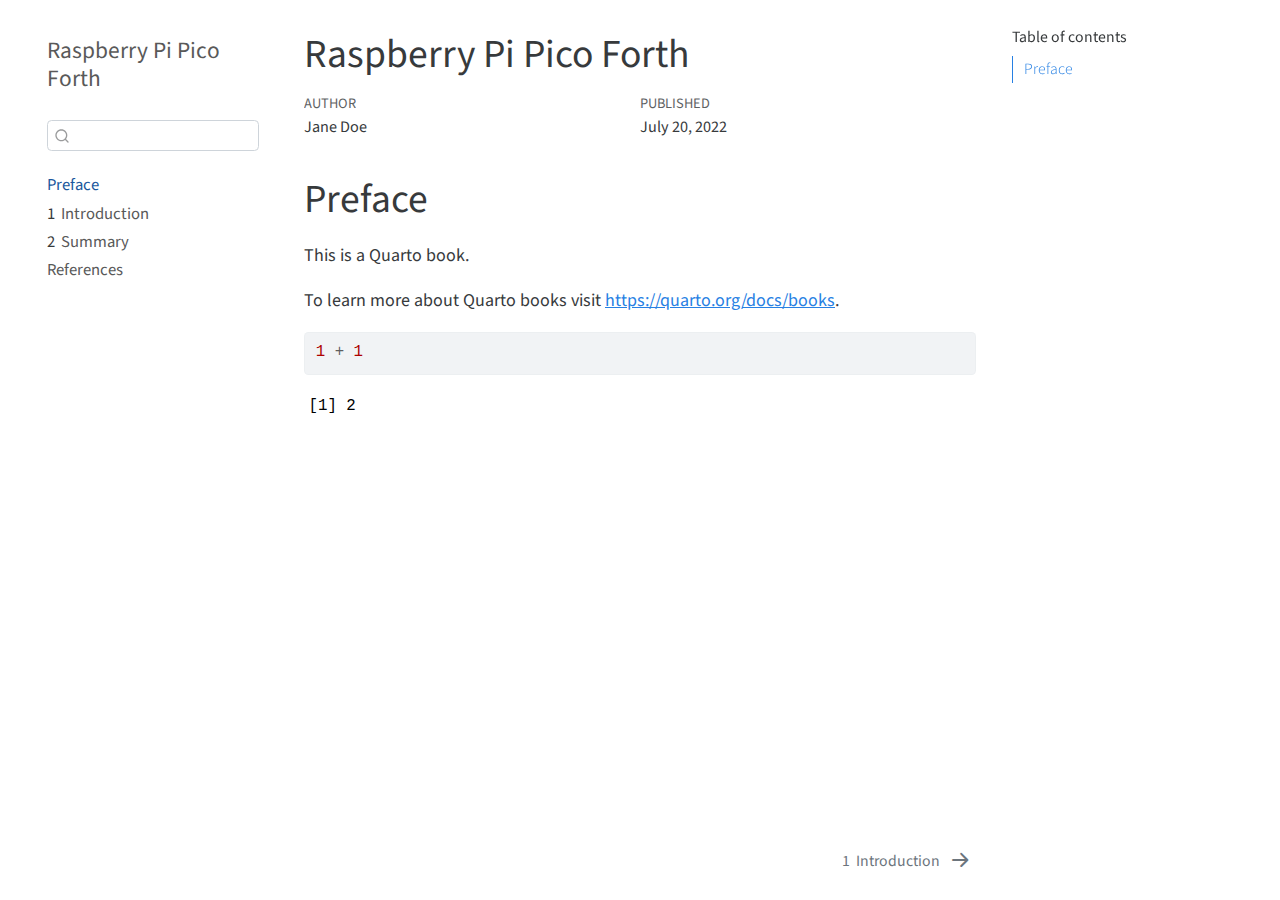
==== Raspberry Pi Pico Forth/_book/index.html @ 37eb023f "set .gitattributes" ====
<!DOCTYPE html>
<html xmlns="http://www.w3.org/1999/xhtml" lang="en" xml:lang="en"><head>

<meta charset="utf-8">
<meta name="generator" content="quarto-0.9.655">

<meta name="viewport" content="width=device-width, initial-scale=1.0, user-scalable=yes">

<meta name="author" content="Jane Doe">
<meta name="dcterms.date" content="2022-07-20">

<title>Raspberry Pi Pico Forth</title>
<style>
code{white-space: pre-wrap;}
span.smallcaps{font-variant: small-caps;}
span.underline{text-decoration: underline;}
div.column{display: inline-block; vertical-align: top; width: 50%;}
div.hanging-indent{margin-left: 1.5em; text-indent: -1.5em;}
ul.task-list{list-style: none;}
pre > code.sourceCode { white-space: pre; position: relative; }
pre > code.sourceCode > span { display: inline-block; line-height: 1.25; }
pre > code.sourceCode > span:empty { height: 1.2em; }
.sourceCode { overflow: visible; }
code.sourceCode > span { color: inherit; text-decoration: inherit; }
div.sourceCode { margin: 1em 0; }
pre.sourceCode { margin: 0; }
@media screen {
div.sourceCode { overflow: auto; }
}
@media print {
pre > code.sourceCode { white-space: pre-wrap; }
pre > code.sourceCode > span { text-indent: -5em; padding-left: 5em; }
}
pre.numberSource code
  { counter-reset: source-line 0; }
pre.numberSource code > span
  { position: relative; left: -4em; counter-increment: source-line; }
pre.numberSource code > span > a:first-child::before
  { content: counter(source-line);
    position: relative; left: -1em; text-align: right; vertical-align: baseline;
    border: none; display: inline-block;
    -webkit-touch-callout: none; -webkit-user-select: none;
    -khtml-user-select: none; -moz-user-select: none;
    -ms-user-select: none; user-select: none;
    padding: 0 4px; width: 4em;
    color: #aaaaaa;
  }
pre.numberSource { margin-left: 3em; border-left: 1px solid #aaaaaa;  padding-left: 4px; }
div.sourceCode
  {   }
@media screen {
pre > code.sourceCode > span > a:first-child::before { text-decoration: underline; }
}
code span.al { color: #ff0000; font-weight: bold; } /* Alert */
code span.an { color: #60a0b0; font-weight: bold; font-style: italic; } /* Annotation */
code span.at { color: #7d9029; } /* Attribute */
code span.bn { color: #40a070; } /* BaseN */
code span.bu { } /* BuiltIn */
code span.cf { color: #007020; font-weight: bold; } /* ControlFlow */
code span.ch { color: #4070a0; } /* Char */
code span.cn { color: #880000; } /* Constant */
code span.co { color: #60a0b0; font-style: italic; } /* Comment */
code span.cv { color: #60a0b0; font-weight: bold; font-style: italic; } /* CommentVar */
code span.do { color: #ba2121; font-style: italic; } /* Documentation */
code span.dt { color: #902000; } /* DataType */
code span.dv { color: #40a070; } /* DecVal */
code span.er { color: #ff0000; font-weight: bold; } /* Error */
code span.ex { } /* Extension */
code span.fl { color: #40a070; } /* Float */
code span.fu { color: #06287e; } /* Function */
code span.im { } /* Import */
code span.in { color: #60a0b0; font-weight: bold; font-style: italic; } /* Information */
code span.kw { color: #007020; font-weight: bold; } /* Keyword */
code span.op { color: #666666; } /* Operator */
code span.ot { color: #007020; } /* Other */
code span.pp { color: #bc7a00; } /* Preprocessor */
code span.sc { color: #4070a0; } /* SpecialChar */
code span.ss { color: #bb6688; } /* SpecialString */
code span.st { color: #4070a0; } /* String */
code span.va { color: #19177c; } /* Variable */
code span.vs { color: #4070a0; } /* VerbatimString */
code span.wa { color: #60a0b0; font-weight: bold; font-style: italic; } /* Warning */
</style>


<script src="site_libs/quarto-nav/quarto-nav.js"></script>
<script src="site_libs/quarto-nav/headroom.min.js"></script>
<script src="site_libs/clipboard/clipboard.min.js"></script>
<script src="site_libs/quarto-search/autocomplete.umd.js"></script>
<script src="site_libs/quarto-search/fuse.min.js"></script>
<script src="site_libs/quarto-search/quarto-search.js"></script>
<meta name="quarto:offset" content="./">
<link href="./intro.html" rel="next">
<script src="site_libs/quarto-html/quarto.js"></script>
<script src="site_libs/quarto-html/popper.min.js"></script>
<script src="site_libs/quarto-html/tippy.umd.min.js"></script>
<script src="site_libs/quarto-html/anchor.min.js"></script>
<link href="site_libs/quarto-html/tippy.css" rel="stylesheet">
<link href="site_libs/quarto-html/quarto-syntax-highlighting.css" rel="stylesheet" id="quarto-text-highlighting-styles">
<script src="site_libs/bootstrap/bootstrap.min.js"></script>
<link href="site_libs/bootstrap/bootstrap-icons.css" rel="stylesheet">
<link href="site_libs/bootstrap/bootstrap.min.css" rel="stylesheet">
<script id="quarto-search-options" type="application/json">{
  "location": "sidebar",
  "copy-button": false,
  "collapse-after": 3,
  "panel-placement": "start",
  "type": "textbox",
  "limit": 20,
  "language": {
    "search-no-results-text": "No results",
    "search-matching-documents-text": "matching documents",
    "search-copy-link-title": "Copy link to search",
    "search-hide-matches-text": "Hide additional matches",
    "search-more-match-text": "more match in this document",
    "search-more-matches-text": "more matches in this document",
    "search-clear-button-title": "Clear",
    "search-detached-cancel-button-title": "Cancel",
    "search-submit-button-title": "Submit"
  }
}</script>


</head>

<body class="nav-sidebar floating">

<div id="quarto-search-results"></div>
  <header id="quarto-header" class="headroom fixed-top">
  <nav class="quarto-secondary-nav" data-bs-toggle="collapse" data-bs-target="#quarto-sidebar" aria-controls="quarto-sidebar" aria-expanded="false" aria-label="Toggle sidebar navigation" onclick="if (window.quartoToggleHeadroom) { window.quartoToggleHeadroom(); }">
    <div class="container-fluid d-flex justify-content-between">
      <h1 class="quarto-secondary-nav-title">Raspberry Pi Pico Forth</h1>
      <button type="button" class="quarto-btn-toggle btn" aria-label="Show secondary navigation">
        <i class="bi bi-chevron-right"></i>
      </button>
    </div>
  </nav>
</header>
<!-- content -->
<div id="quarto-content" class="quarto-container page-columns page-rows-contents page-layout-article">
<!-- sidebar -->
  <nav id="quarto-sidebar" class="sidebar collapse sidebar-navigation floating overflow-auto">
    <div class="pt-lg-2 mt-2 text-left sidebar-header">
    <div class="sidebar-title mb-0 py-0">
      <a href="./">Raspberry Pi Pico Forth</a> 
    </div>
      </div>
      <div class="mt-2 flex-shrink-0 align-items-center">
        <div class="sidebar-search">
        <div id="quarto-search" class="" title="Search"></div>
        </div>
      </div>
    <div class="sidebar-menu-container"> 
    <ul class="list-unstyled mt-1">
        <li class="sidebar-item">
  <div class="sidebar-item-container"> 
  <a href="./index.html" class="sidebar-item-text sidebar-link active">Preface</a>
  </div>
</li>
        <li class="sidebar-item">
  <div class="sidebar-item-container"> 
  <a href="./intro.html" class="sidebar-item-text sidebar-link"><span class="chapter-number">1</span>&nbsp; <span class="chapter-title">Introduction</span></a>
  </div>
</li>
        <li class="sidebar-item">
  <div class="sidebar-item-container"> 
  <a href="./summary.html" class="sidebar-item-text sidebar-link"><span class="chapter-number">2</span>&nbsp; <span class="chapter-title">Summary</span></a>
  </div>
</li>
        <li class="sidebar-item">
  <div class="sidebar-item-container"> 
  <a href="./references.html" class="sidebar-item-text sidebar-link">References</a>
  </div>
</li>
    </ul>
    </div>
</nav>
<!-- margin-sidebar -->
    <div id="quarto-margin-sidebar" class="sidebar margin-sidebar">
        <nav id="TOC" role="doc-toc">
    <h2 id="toc-title">Table of contents</h2>
   
  <ul>
  <li><a href="#preface" id="toc-preface" class="nav-link active" data-scroll-target="#preface">Preface</a></li>
  </ul>
</nav>
    </div>
<!-- main -->
<main class="content" id="quarto-document-content">

<header id="title-block-header" class="quarto-title-block default">
<div class="quarto-title">
<h1 class="title d-none d-lg-block">Raspberry Pi Pico Forth</h1>
</div>



<div class="quarto-title-meta">

    <div>
    <div class="quarto-title-meta-heading">Author</div>
    <div class="quarto-title-meta-contents">
             <p>Jane Doe </p>
          </div>
  </div>
    
    <div>
    <div class="quarto-title-meta-heading">Published</div>
    <div class="quarto-title-meta-contents">
      <p class="date">July 20, 2022</p>
    </div>
  </div>
    
  </div>
  

</header>

<section id="preface" class="level1 unnumbered">
<h1 class="unnumbered">Preface</h1>
<p>This is a Quarto book.</p>
<p>To learn more about Quarto books visit <a href="https://quarto.org/docs/books" class="uri">https://quarto.org/docs/books</a>.</p>
<div class="cell">
<div class="sourceCode cell-code" id="cb1"><pre class="sourceCode r code-with-copy"><code class="sourceCode r"><span id="cb1-1"><a href="#cb1-1" aria-hidden="true" tabindex="-1"></a><span class="dv">1</span> <span class="sc">+</span> <span class="dv">1</span></span></code><button title="Copy to Clipboard" class="code-copy-button"><i class="bi"></i></button></pre></div>
<div class="cell-output cell-output-stdout">
<pre><code>[1] 2</code></pre>
</div>
</div>


</section>

</main> <!-- /main -->
<script id="quarto-html-after-body" type="application/javascript">
window.document.addEventListener("DOMContentLoaded", function (event) {
  const icon = "";
  const anchorJS = new window.AnchorJS();
  anchorJS.options = {
    placement: 'right',
    icon: icon
  };
  anchorJS.add('.anchored');
  const clipboard = new window.ClipboardJS('.code-copy-button', {
    target: function(trigger) {
      return trigger.previousElementSibling;
    }
  });
  clipboard.on('success', function(e) {
    // button target
    const button = e.trigger;
    // don't keep focus
    button.blur();
    // flash "checked"
    button.classList.add('code-copy-button-checked');
    var currentTitle = button.getAttribute("title");
    button.setAttribute("title", "Copied!");
    setTimeout(function() {
      button.setAttribute("title", currentTitle);
      button.classList.remove('code-copy-button-checked');
    }, 1000);
    // clear code selection
    e.clearSelection();
  });
  function tippyHover(el, contentFn) {
    const config = {
      allowHTML: true,
      content: contentFn,
      maxWidth: 500,
      delay: 100,
      arrow: false,
      appendTo: function(el) {
          return el.parentElement;
      },
      interactive: true,
      interactiveBorder: 10,
      theme: 'quarto',
      placement: 'bottom-start'
    };
    window.tippy(el, config); 
  }
  const noterefs = window.document.querySelectorAll('a[role="doc-noteref"]');
  for (var i=0; i<noterefs.length; i++) {
    const ref = noterefs[i];
    tippyHover(ref, function() {
      let href = ref.getAttribute('href');
      try { href = new URL(href).hash; } catch {}
      const id = href.replace(/^#\/?/, "");
      const note = window.document.getElementById(id);
      return note.innerHTML;
    });
  }
  var bibliorefs = window.document.querySelectorAll('a[role="doc-biblioref"]');
  for (var i=0; i<bibliorefs.length; i++) {
    const ref = bibliorefs[i];
    const cites = ref.parentNode.getAttribute('data-cites').split(' ');
    tippyHover(ref, function() {
      var popup = window.document.createElement('div');
      cites.forEach(function(cite) {
        var citeDiv = window.document.createElement('div');
        citeDiv.classList.add('hanging-indent');
        citeDiv.classList.add('csl-entry');
        var biblioDiv = window.document.getElementById('ref-' + cite);
        if (biblioDiv) {
          citeDiv.innerHTML = biblioDiv.innerHTML;
        }
        popup.appendChild(citeDiv);
      });
      return popup.innerHTML;
    });
  }
});
</script>
<nav class="page-navigation">
  <div class="nav-page nav-page-previous">
  </div>
  <div class="nav-page nav-page-next">
      <a href="./intro.html" class="pagination-link">
        <span class="nav-page-text"><span class="chapter-number">1</span>&nbsp; <span class="chapter-title">Introduction</span></span> <i class="bi bi-arrow-right-short"></i>
      </a>
  </div>
</nav>
</div> <!-- /content -->



</body></html>
---- Raspberry Pi Pico Forth/_book/site_libs/quarto-html/tippy.css ----
.tippy-box[data-animation=fade][data-state=hidden]{opacity:0}[data-tippy-root]{max-width:calc(100vw - 10px)}.tippy-box{position:relative;background-color:#333;color:#fff;border-radius:4px;font-size:14px;line-height:1.4;white-space:normal;outline:0;transition-property:transform,visibility,opacity}.tippy-box[data-placement^=top]>.tippy-arrow{bottom:0}.tippy-box[data-placement^=top]>.tippy-arrow:before{bottom:-7px;left:0;border-width:8px 8px 0;border-top-color:initial;transform-origin:center top}.tippy-box[data-placement^=bottom]>.tippy-arrow{top:0}.tippy-box[data-placement^=bottom]>.tippy-arrow:before{top:-7px;left:0;border-width:0 8px 8px;border-bottom-color:initial;transform-origin:center bottom}.tippy-box[data-placement^=left]>.tippy-arrow{right:0}.tippy-box[data-placement^=left]>.tippy-arrow:before{border-width:8px 0 8px 8px;border-left-color:initial;right:-7px;transform-origin:center left}.tippy-box[data-placement^=right]>.tippy-arrow{left:0}.tippy-box[data-placement^=right]>.tippy-arrow:before{left:-7px;border-width:8px 8px 8px 0;border-right-color:initial;transform-origin:center right}.tippy-box[data-inertia][data-state=visible]{transition-timing-function:cubic-bezier(.54,1.5,.38,1.11)}.tippy-arrow{width:16px;height:16px;color:#333}.tippy-arrow:before{content:"";position:absolute;border-color:transparent;border-style:solid}.tippy-content{position:relative;padding:5px 9px;z-index:1}
---- Raspberry Pi Pico Forth/_book/site_libs/quarto-html/quarto-syntax-highlighting.css ----
/* quarto syntax highlight colors */
:root {
  --quarto-hl-ot-color: #003B4F;
  --quarto-hl-at-color: #657422;
  --quarto-hl-ss-color: #20794D;
  --quarto-hl-an-color: #5E5E5E;
  --quarto-hl-fu-color: #4758AB;
  --quarto-hl-st-color: #20794D;
  --quarto-hl-cf-color: #003B4F;
  --quarto-hl-op-color: #5E5E5E;
  --quarto-hl-er-color: #AD0000;
  --quarto-hl-bn-color: #AD0000;
  --quarto-hl-al-color: #AD0000;
  --quarto-hl-va-color: #111111;
  --quarto-hl-bu-color: inherit;
  --quarto-hl-ex-color: inherit;
  --quarto-hl-pp-color: #AD0000;
  --quarto-hl-in-color: #5E5E5E;
  --quarto-hl-vs-color: #20794D;
  --quarto-hl-wa-color: #5E5E5E;
  --quarto-hl-do-color: #5E5E5E;
  --quarto-hl-im-color: #00769E;
  --quarto-hl-ch-color: #20794D;
  --quarto-hl-dt-color: #AD0000;
  --quarto-hl-fl-color: #AD0000;
  --quarto-hl-co-color: #5E5E5E;
  --quarto-hl-cv-color: #5E5E5E;
  --quarto-hl-cn-color: #8f5902;
  --quarto-hl-sc-color: #5E5E5E;
  --quarto-hl-dv-color: #AD0000;
  --quarto-hl-kw-color: #003B4F;
}

/* other quarto variables */
:root {
  --quarto-font-monospace: SFMono-Regular, Menlo, Monaco, Consolas, "Liberation Mono", "Courier New", monospace;
}

pre > code.sourceCode > span {
  color: #003B4F;
}

code span {
  color: #003B4F;
}

code.sourceCode > span {
  color: #003B4F;
}

div.sourceCode,
div.sourceCode pre.sourceCode {
  color: #003B4F;
}

code span.ot {
  color: #003B4F;
}

code span.at {
  color: #657422;
}

code span.ss {
  color: #20794D;
}

code span.an {
  color: #5E5E5E;
}

code span.fu {
  color: #4758AB;
}

code span.st {
  color: #20794D;
}

code span.cf {
  color: #003B4F;
}

code span.op {
  color: #5E5E5E;
}

code span.er {
  color: #AD0000;
}

code span.bn {
  color: #AD0000;
}

code span.al {
  color: #AD0000;
}

code span.va {
  color: #111111;
}

code span.pp {
  color: #AD0000;
}

code span.in {
  color: #5E5E5E;
}

code span.vs {
  color: #20794D;
}

code span.wa {
  color: #5E5E5E;
  font-style: italic;
}

code span.do {
  color: #5E5E5E;
  font-style: italic;
}

code span.im {
  color: #00769E;
}

code span.ch {
  color: #20794D;
}

code span.dt {
  color: #AD0000;
}

code span.fl {
  color: #AD0000;
}

code span.co {
  color: #5E5E5E;
}

code span.cv {
  color: #5E5E5E;
  font-style: italic;
}

code span.cn {
  color: #8f5902;
}

code span.sc {
  color: #5E5E5E;
}

code span.dv {
  color: #AD0000;
}

code span.kw {
  color: #003B4F;
}

.prevent-inlining {
  content: "</";
}

/*# sourceMappingURL=debc5d5d77c3f9108843748ff7464032.css.map */
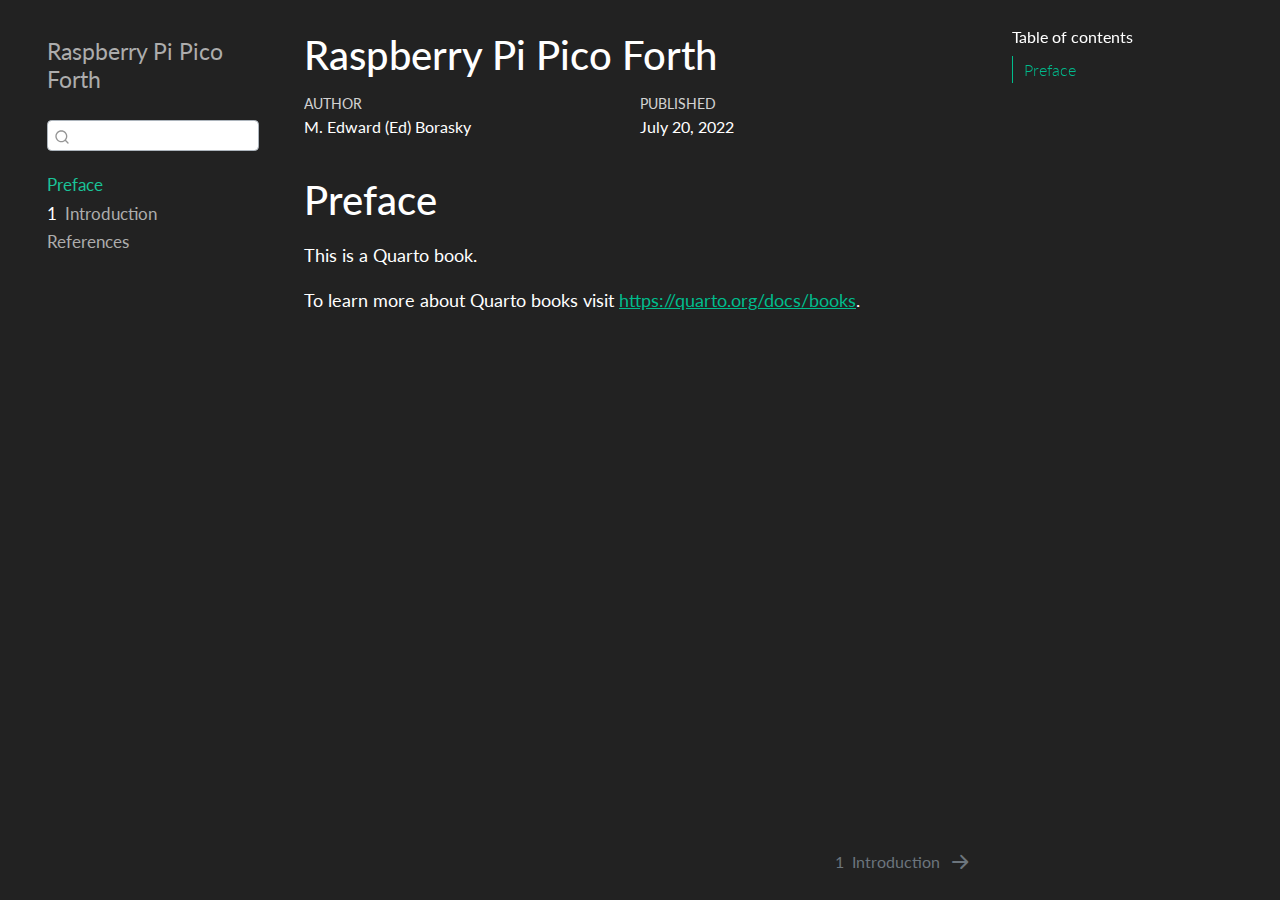
==== commit 4d6f5855: "first draft of introl" ====
--- a/Raspberry Pi Pico Forth/_book/index.html
+++ b/Raspberry Pi Pico Forth/_book/index.html
@@ -6,7 +6,7 @@
 
 <meta name="viewport" content="width=device-width, initial-scale=1.0, user-scalable=yes">
 
-<meta name="author" content="Jane Doe">
+<meta name="author" content="M. Edward (Ed) Borasky">
 <meta name="dcterms.date" content="2022-07-20">
 
 <title>Raspberry Pi Pico Forth</title>
@@ -17,69 +17,6 @@
 div.column{display: inline-block; vertical-align: top; width: 50%;}
 div.hanging-indent{margin-left: 1.5em; text-indent: -1.5em;}
 ul.task-list{list-style: none;}
-pre > code.sourceCode { white-space: pre; position: relative; }
-pre > code.sourceCode > span { display: inline-block; line-height: 1.25; }
-pre > code.sourceCode > span:empty { height: 1.2em; }
-.sourceCode { overflow: visible; }
-code.sourceCode > span { color: inherit; text-decoration: inherit; }
-div.sourceCode { margin: 1em 0; }
-pre.sourceCode { margin: 0; }
-@media screen {
-div.sourceCode { overflow: auto; }
-}
-@media print {
-pre > code.sourceCode { white-space: pre-wrap; }
-pre > code.sourceCode > span { text-indent: -5em; padding-left: 5em; }
-}
-pre.numberSource code
-  { counter-reset: source-line 0; }
-pre.numberSource code > span
-  { position: relative; left: -4em; counter-increment: source-line; }
-pre.numberSource code > span > a:first-child::before
-  { content: counter(source-line);
-    position: relative; left: -1em; text-align: right; vertical-align: baseline;
-    border: none; display: inline-block;
-    -webkit-touch-callout: none; -webkit-user-select: none;
-    -khtml-user-select: none; -moz-user-select: none;
-    -ms-user-select: none; user-select: none;
-    padding: 0 4px; width: 4em;
-    color: #aaaaaa;
-  }
-pre.numberSource { margin-left: 3em; border-left: 1px solid #aaaaaa;  padding-left: 4px; }
-div.sourceCode
-  {   }
-@media screen {
-pre > code.sourceCode > span > a:first-child::before { text-decoration: underline; }
-}
-code span.al { color: #ff0000; font-weight: bold; } /* Alert */
-code span.an { color: #60a0b0; font-weight: bold; font-style: italic; } /* Annotation */
-code span.at { color: #7d9029; } /* Attribute */
-code span.bn { color: #40a070; } /* BaseN */
-code span.bu { } /* BuiltIn */
-code span.cf { color: #007020; font-weight: bold; } /* ControlFlow */
-code span.ch { color: #4070a0; } /* Char */
-code span.cn { color: #880000; } /* Constant */
-code span.co { color: #60a0b0; font-style: italic; } /* Comment */
-code span.cv { color: #60a0b0; font-weight: bold; font-style: italic; } /* CommentVar */
-code span.do { color: #ba2121; font-style: italic; } /* Documentation */
-code span.dt { color: #902000; } /* DataType */
-code span.dv { color: #40a070; } /* DecVal */
-code span.er { color: #ff0000; font-weight: bold; } /* Error */
-code span.ex { } /* Extension */
-code span.fl { color: #40a070; } /* Float */
-code span.fu { color: #06287e; } /* Function */
-code span.im { } /* Import */
-code span.in { color: #60a0b0; font-weight: bold; font-style: italic; } /* Information */
-code span.kw { color: #007020; font-weight: bold; } /* Keyword */
-code span.op { color: #666666; } /* Operator */
-code span.ot { color: #007020; } /* Other */
-code span.pp { color: #bc7a00; } /* Preprocessor */
-code span.sc { color: #4070a0; } /* SpecialChar */
-code span.ss { color: #bb6688; } /* SpecialString */
-code span.st { color: #4070a0; } /* String */
-code span.va { color: #19177c; } /* Variable */
-code span.vs { color: #4070a0; } /* VerbatimString */
-code span.wa { color: #60a0b0; font-weight: bold; font-style: italic; } /* Warning */
 </style>
 
 
@@ -96,7 +33,7 @@
 <script src="site_libs/quarto-html/tippy.umd.min.js"></script>
 <script src="site_libs/quarto-html/anchor.min.js"></script>
 <link href="site_libs/quarto-html/tippy.css" rel="stylesheet">
-<link href="site_libs/quarto-html/quarto-syntax-highlighting.css" rel="stylesheet" id="quarto-text-highlighting-styles">
+<link href="site_libs/quarto-html/quarto-syntax-highlighting-dark.css" rel="stylesheet" id="quarto-text-highlighting-styles">
 <script src="site_libs/bootstrap/bootstrap.min.js"></script>
 <link href="site_libs/bootstrap/bootstrap-icons.css" rel="stylesheet">
 <link href="site_libs/bootstrap/bootstrap.min.css" rel="stylesheet">
@@ -164,11 +101,6 @@
 </li>
         <li class="sidebar-item">
   <div class="sidebar-item-container"> 
-  <a href="./summary.html" class="sidebar-item-text sidebar-link"><span class="chapter-number">2</span>&nbsp; <span class="chapter-title">Summary</span></a>
-  </div>
-</li>
-        <li class="sidebar-item">
-  <div class="sidebar-item-container"> 
   <a href="./references.html" class="sidebar-item-text sidebar-link">References</a>
   </div>
 </li>
@@ -200,7 +132,7 @@
     <div>
     <div class="quarto-title-meta-heading">Author</div>
     <div class="quarto-title-meta-contents">
-             <p>Jane Doe </p>
+             <p>M. Edward (Ed) Borasky </p>
           </div>
   </div>
     
@@ -220,12 +152,6 @@
 <h1 class="unnumbered">Preface</h1>
 <p>This is a Quarto book.</p>
 <p>To learn more about Quarto books visit <a href="https://quarto.org/docs/books" class="uri">https://quarto.org/docs/books</a>.</p>
-<div class="cell">
-<div class="sourceCode cell-code" id="cb1"><pre class="sourceCode r code-with-copy"><code class="sourceCode r"><span id="cb1-1"><a href="#cb1-1" aria-hidden="true" tabindex="-1"></a><span class="dv">1</span> <span class="sc">+</span> <span class="dv">1</span></span></code><button title="Copy to Clipboard" class="code-copy-button"><i class="bi"></i></button></pre></div>
-<div class="cell-output cell-output-stdout">
-<pre><code>[1] 2</code></pre>
-</div>
-</div>
 
 
 </section>
--- a/Raspberry Pi Pico Forth/_book/site_libs/quarto-html/quarto-syntax-highlighting-dark.css
+++ b/Raspberry Pi Pico Forth/_book/site_libs/quarto-html/quarto-syntax-highlighting-dark.css
@@ -0,0 +1,187 @@
+/* quarto syntax highlight colors */
+:root {
+  --quarto-hl-al-color: #f07178;
+  --quarto-hl-an-color: #d4d0ab;
+  --quarto-hl-at-color: #00e0e0;
+  --quarto-hl-bn-color: #d4d0ab;
+  --quarto-hl-bu-color: #abe338;
+  --quarto-hl-ch-color: #abe338;
+  --quarto-hl-co-color: #f8f8f2;
+  --quarto-hl-cv-color: #ffd700;
+  --quarto-hl-cn-color: #ffd700;
+  --quarto-hl-cf-color: #ffa07a;
+  --quarto-hl-dt-color: #ffa07a;
+  --quarto-hl-dv-color: #d4d0ab;
+  --quarto-hl-do-color: #f8f8f2;
+  --quarto-hl-er-color: #f07178;
+  --quarto-hl-ex-color: #00e0e0;
+  --quarto-hl-fl-color: #d4d0ab;
+  --quarto-hl-fu-color: #ffa07a;
+  --quarto-hl-im-color: #abe338;
+  --quarto-hl-in-color: #d4d0ab;
+  --quarto-hl-kw-color: #ffa07a;
+  --quarto-hl-op-color: #ffa07a;
+  --quarto-hl-ot-color: #00e0e0;
+  --quarto-hl-pp-color: #dcc6e0;
+  --quarto-hl-re-color: #00e0e0;
+  --quarto-hl-sc-color: #abe338;
+  --quarto-hl-ss-color: #abe338;
+  --quarto-hl-st-color: #abe338;
+  --quarto-hl-va-color: #00e0e0;
+  --quarto-hl-vs-color: #abe338;
+  --quarto-hl-wa-color: #dcc6e0;
+}
+
+/* other quarto variables */
+:root {
+  --quarto-font-monospace: SFMono-Regular, Menlo, Monaco, Consolas, "Liberation Mono", "Courier New", monospace;
+}
+
+code span.al {
+  font-weight: bold;
+  color: #f07178;
+}
+
+code span.an {
+  color: #d4d0ab;
+}
+
+code span.at {
+  color: #00e0e0;
+}
+
+code span.bn {
+  color: #d4d0ab;
+}
+
+code span.bu {
+  color: #abe338;
+}
+
+code span.ch {
+  color: #abe338;
+}
+
+code span.co {
+  font-style: italic;
+  color: #f8f8f2;
+}
+
+code span.cv {
+  color: #ffd700;
+}
+
+code span.cn {
+  color: #ffd700;
+}
+
+code span.cf {
+  font-weight: bold;
+  color: #ffa07a;
+}
+
+code span.dt {
+  color: #ffa07a;
+}
+
+code span.dv {
+  color: #d4d0ab;
+}
+
+code span.do {
+  color: #f8f8f2;
+}
+
+code span.er {
+  color: #f07178;
+  text-decoration: underline;
+}
+
+code span.ex {
+  font-weight: bold;
+  color: #00e0e0;
+}
+
+code span.fl {
+  color: #d4d0ab;
+}
+
+code span.fu {
+  color: #ffa07a;
+}
+
+code span.im {
+  color: #abe338;
+}
+
+code span.in {
+  color: #d4d0ab;
+}
+
+code span.kw {
+  font-weight: bold;
+  color: #ffa07a;
+}
+
+pre > code.sourceCode > span {
+  color: #f8f8f2;
+}
+
+code span {
+  color: #f8f8f2;
+}
+
+code.sourceCode > span {
+  color: #f8f8f2;
+}
+
+div.sourceCode,
+div.sourceCode pre.sourceCode {
+  color: #f8f8f2;
+}
+
+code span.op {
+  color: #ffa07a;
+}
+
+code span.ot {
+  color: #00e0e0;
+}
+
+code span.pp {
+  color: #dcc6e0;
+}
+
+code span.re {
+  color: #00e0e0;
+}
+
+code span.sc {
+  color: #abe338;
+}
+
+code span.ss {
+  color: #abe338;
+}
+
+code span.st {
+  color: #abe338;
+}
+
+code span.va {
+  color: #00e0e0;
+}
+
+code span.vs {
+  color: #abe338;
+}
+
+code span.wa {
+  color: #dcc6e0;
+}
+
+.prevent-inlining {
+  content: "</";
+}
+
+/*# sourceMappingURL=935a306eefa94366c21e1a970dddb765.css.map */
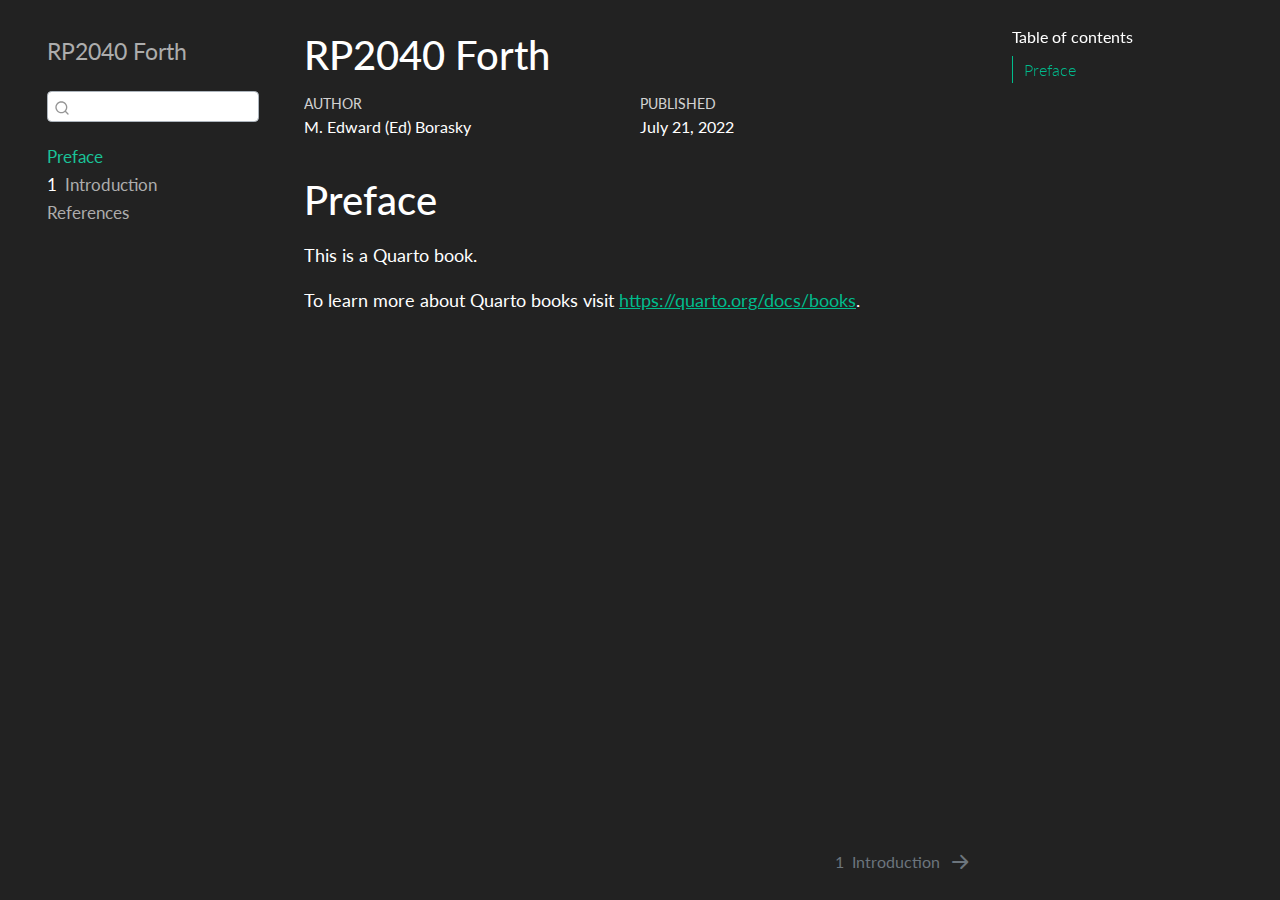
==== commit 99752131: "Title change; add some references" ====
--- a/Raspberry Pi Pico Forth/_book/index.html
+++ b/Raspberry Pi Pico Forth/_book/index.html
@@ -7,9 +7,9 @@
 <meta name="viewport" content="width=device-width, initial-scale=1.0, user-scalable=yes">
 
 <meta name="author" content="M. Edward (Ed) Borasky">
-<meta name="dcterms.date" content="2022-07-20">
-
-<title>Raspberry Pi Pico Forth</title>
+<meta name="dcterms.date" content="2022-07-21">
+
+<title>RP2040 Forth</title>
 <style>
 code{white-space: pre-wrap;}
 span.smallcaps{font-variant: small-caps;}
@@ -66,7 +66,7 @@
   <header id="quarto-header" class="headroom fixed-top">
   <nav class="quarto-secondary-nav" data-bs-toggle="collapse" data-bs-target="#quarto-sidebar" aria-controls="quarto-sidebar" aria-expanded="false" aria-label="Toggle sidebar navigation" onclick="if (window.quartoToggleHeadroom) { window.quartoToggleHeadroom(); }">
     <div class="container-fluid d-flex justify-content-between">
-      <h1 class="quarto-secondary-nav-title">Raspberry Pi Pico Forth</h1>
+      <h1 class="quarto-secondary-nav-title">RP2040 Forth</h1>
       <button type="button" class="quarto-btn-toggle btn" aria-label="Show secondary navigation">
         <i class="bi bi-chevron-right"></i>
       </button>
@@ -79,7 +79,7 @@
   <nav id="quarto-sidebar" class="sidebar collapse sidebar-navigation floating overflow-auto">
     <div class="pt-lg-2 mt-2 text-left sidebar-header">
     <div class="sidebar-title mb-0 py-0">
-      <a href="./">Raspberry Pi Pico Forth</a> 
+      <a href="./">RP2040 Forth</a> 
     </div>
       </div>
       <div class="mt-2 flex-shrink-0 align-items-center">
@@ -122,7 +122,7 @@
 
 <header id="title-block-header" class="quarto-title-block default">
 <div class="quarto-title">
-<h1 class="title d-none d-lg-block">Raspberry Pi Pico Forth</h1>
+<h1 class="title d-none d-lg-block">RP2040 Forth</h1>
 </div>
 
 
@@ -139,7 +139,7 @@
     <div>
     <div class="quarto-title-meta-heading">Published</div>
     <div class="quarto-title-meta-contents">
-      <p class="date">July 20, 2022</p>
+      <p class="date">July 21, 2022</p>
     </div>
   </div>
     
